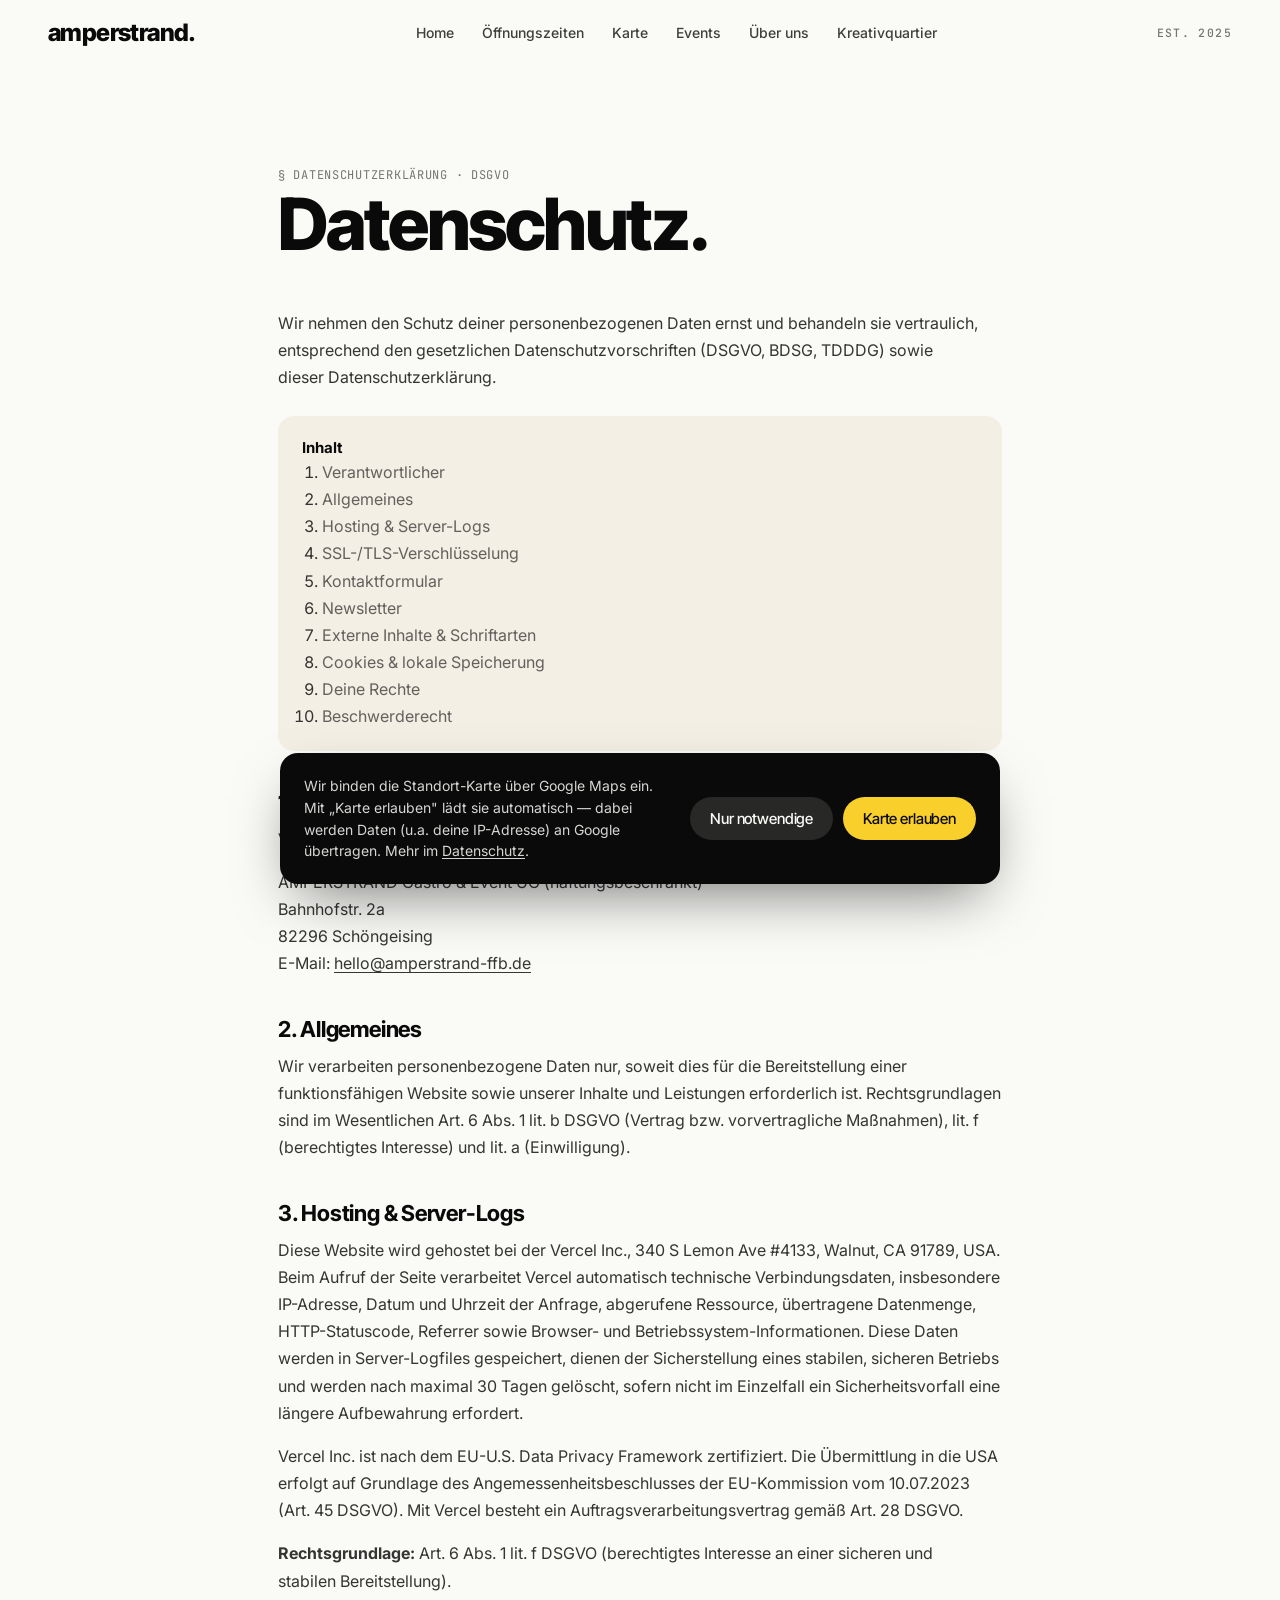
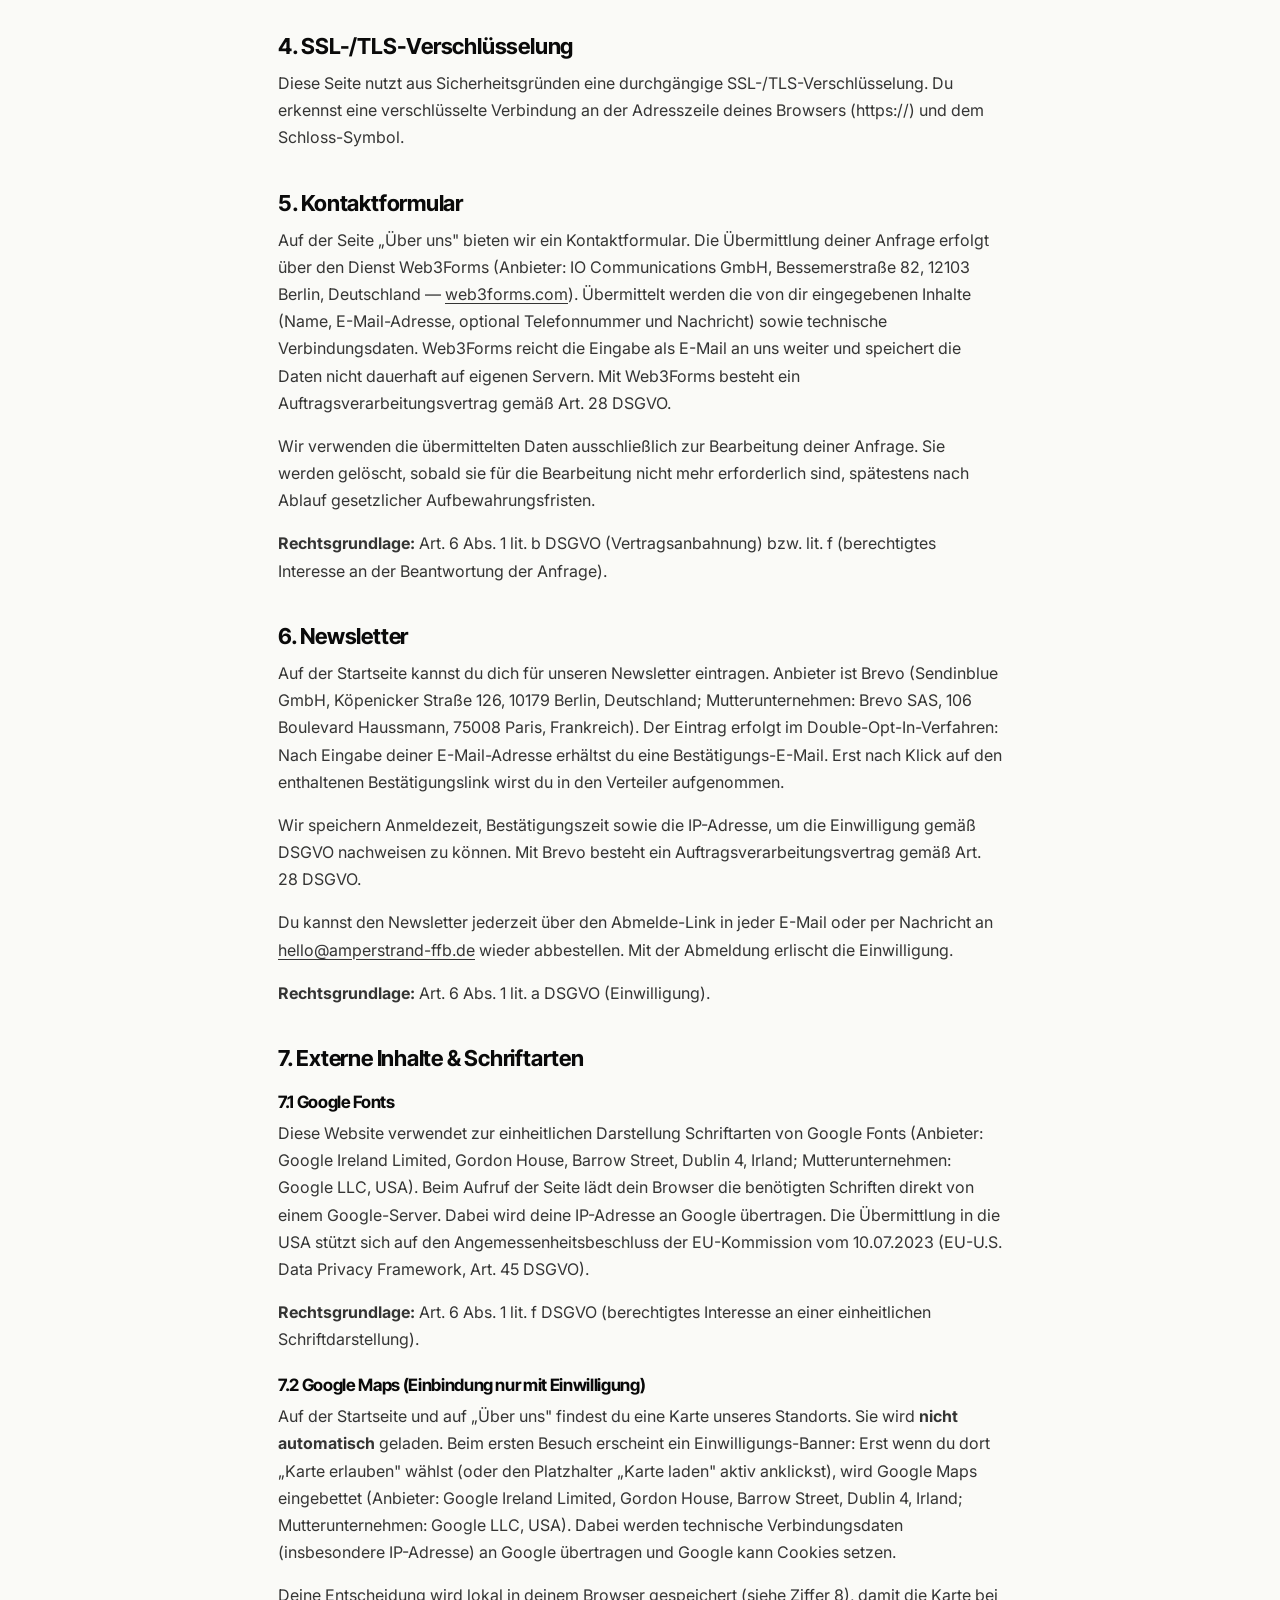
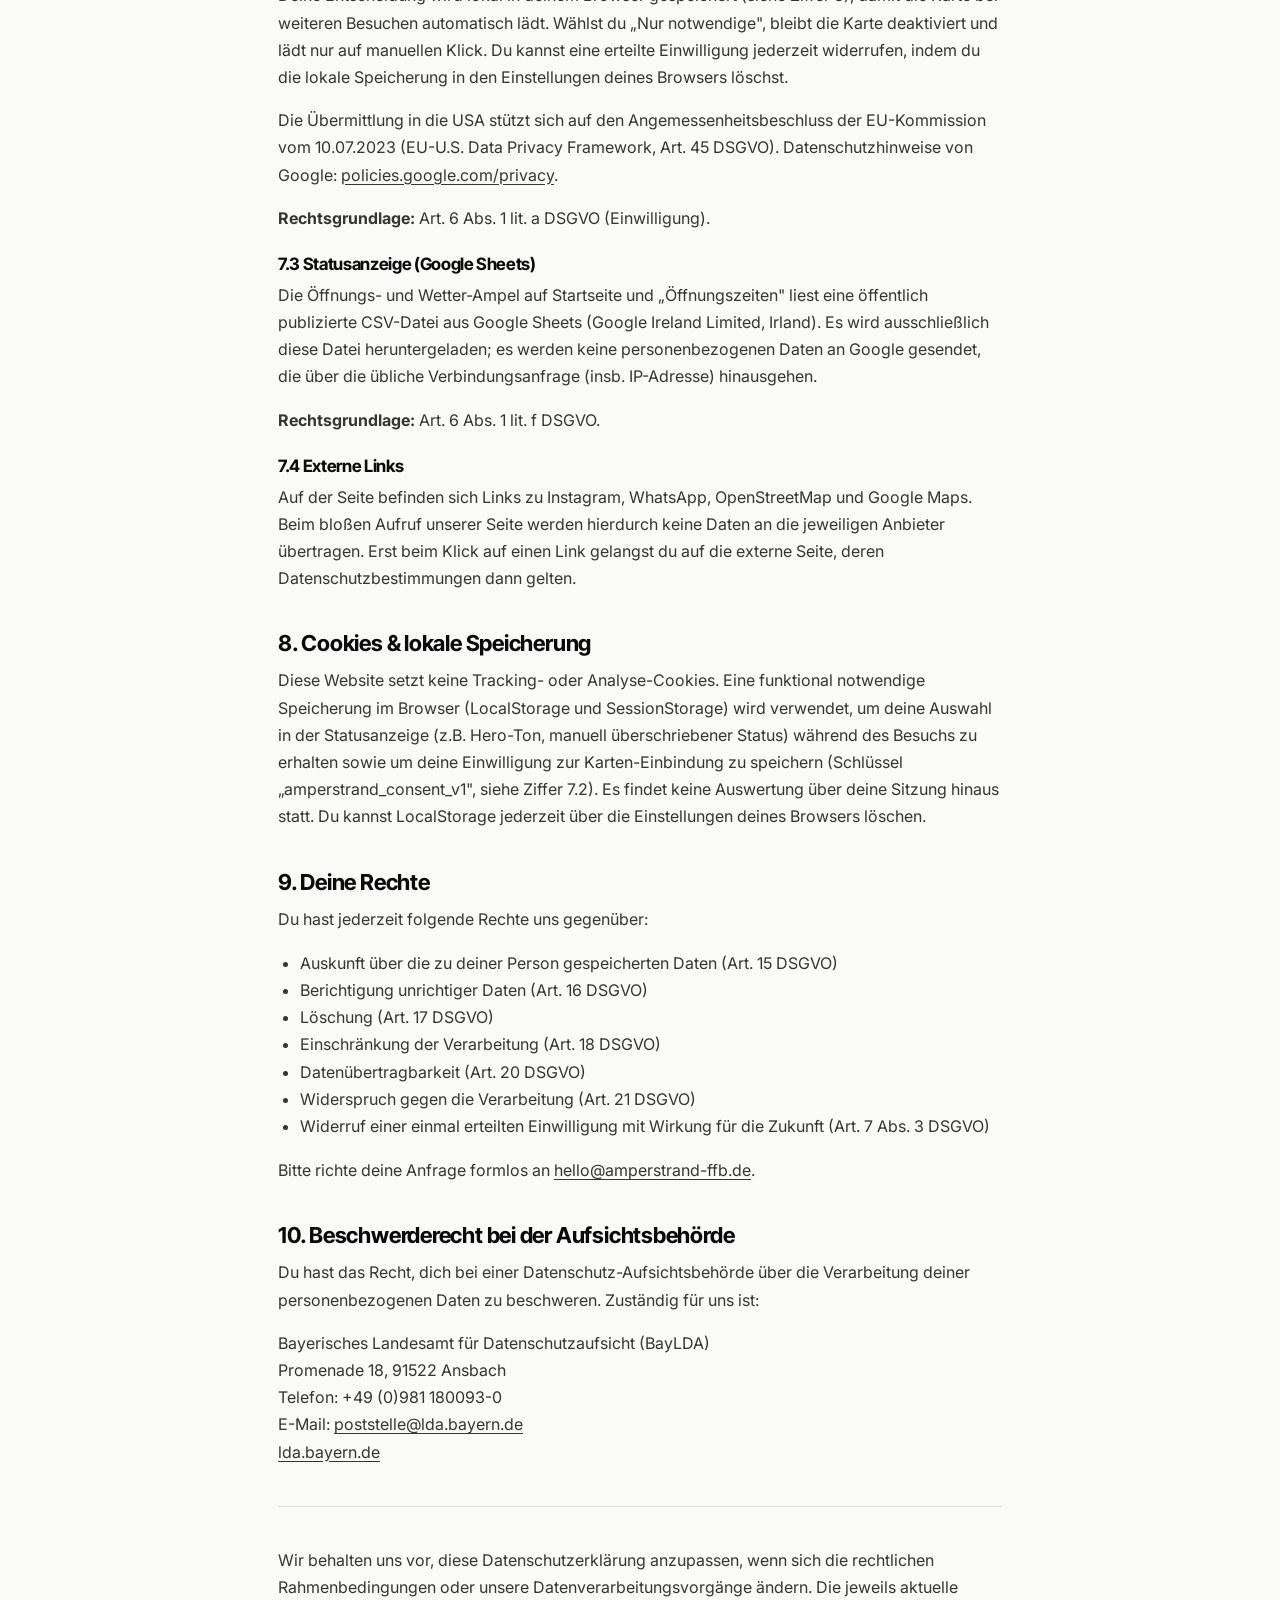
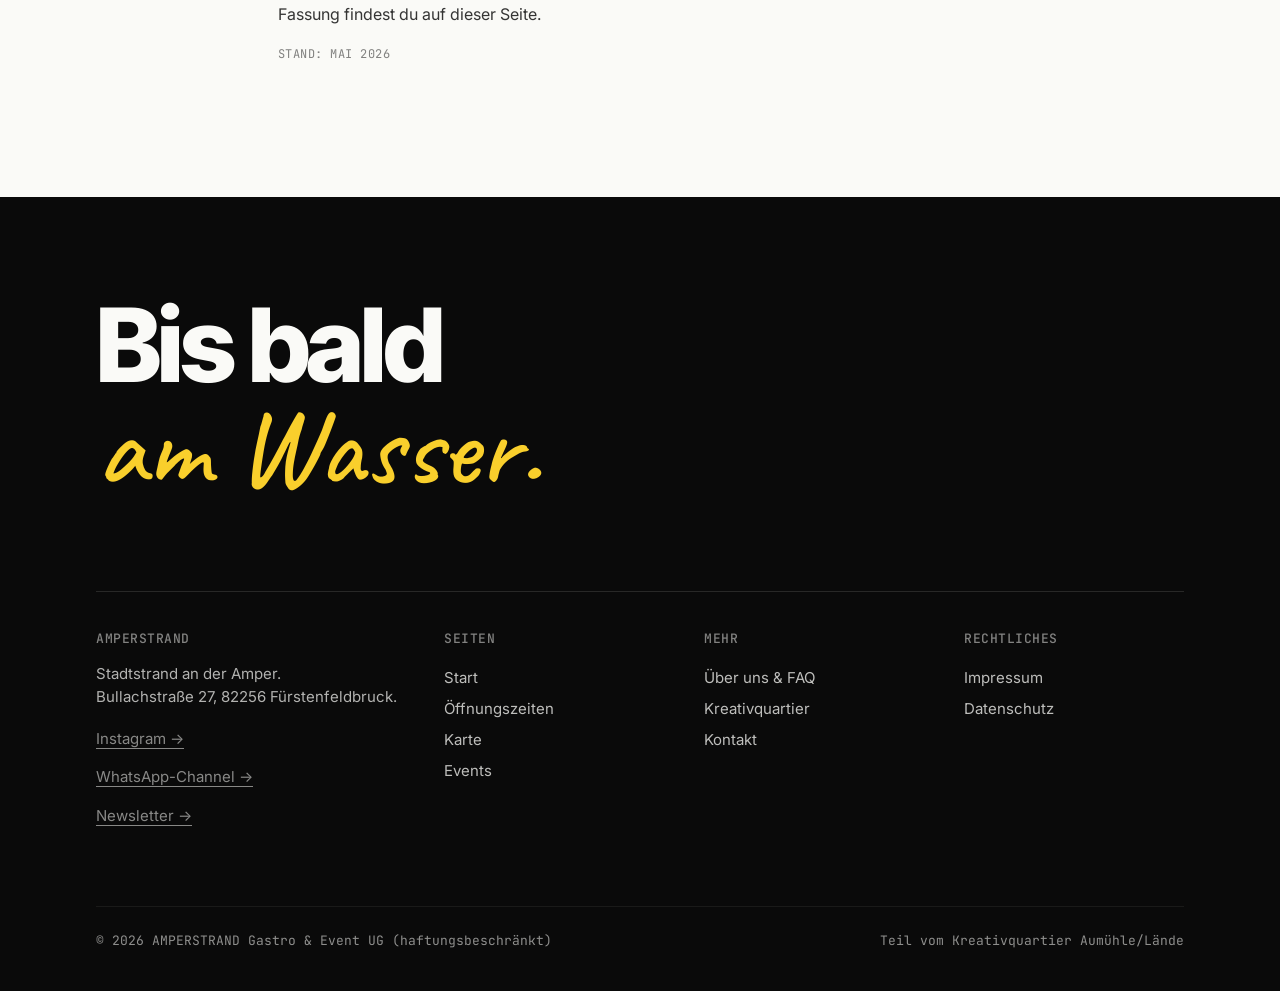
==== datenschutz.html @ ec6d3868 "..." ====
<!doctype html>
<html lang="de">
<head>
<meta charset="utf-8">
<meta name="viewport" content="width=device-width,initial-scale=1">
<meta name="theme-color" content="#fafaf7">
<title>Datenschutz — Amperstrand</title>
<link rel="stylesheet" href="assets/shared.css?v=13">
<style>
  .legal { padding: 160px var(--gutter) 120px; max-width: 820px; margin: 0 auto; }
  .legal h1 { font-size: clamp(40px, 6vw, 72px); margin-bottom: 48px; }
  @media (max-width: 820px) {
    .legal { padding: 120px var(--gutter) 80px; }
    .legal h1 { font-size: clamp(34px, 9vw, 52px); letter-spacing: -.03em; line-height: 1.02; margin-bottom: 32px; }
  }
  .legal h2 { font-size: 22px; margin: 40px 0 12px; letter-spacing: -.01em; }
  .legal h3 { font-size: 17px; margin: 24px 0 8px; }
  .legal p, .legal li { font-size: 16px; line-height: 1.7; opacity: .82; }
  .legal ul { padding-left: 22px; }
  .legal a { text-decoration: underline; text-underline-offset: 3px; }
  .legal .meta { font-family: var(--font-mono); font-size: 12px; letter-spacing: .06em; text-transform: uppercase; opacity: .55; margin-bottom: 24px; }
  .legal .divider { height: 1px; background: rgba(10,10,10,.1); margin: 40px 0; }
  .legal .stand { font-family: var(--font-mono); font-size: 12px; opacity: .5; letter-spacing: .04em; text-transform: uppercase; margin-top: 8px; }
  .toc { padding: 20px 24px; background: var(--paper-2); border-radius: 16px; margin: 24px 0 40px; font-size: 15px; }
  .toc ol { margin: 0; padding-left: 20px; }
  .toc a { text-decoration: none; opacity: .75; }
  .toc a:hover { opacity: 1; }
</style>
</head>
<body data-page="" data-tone="paper">
<div data-mount-nav></div>
<section class="legal">
  <span class="eyebrow meta">§ Datenschutzerklärung · DSGVO</span>
  <h1>Datenschutz.</h1>
  <p>Wir nehmen den Schutz deiner personenbezogenen Daten ernst und behandeln sie vertraulich, entsprechend den gesetzlichen Datenschutzvorschriften (DSGVO, BDSG, TDDDG) sowie dieser Datenschutzerklärung.</p>

  <div class="toc">
    <strong>Inhalt</strong>
    <ol>
      <li><a href="#verantwortlich">Verantwortlicher</a></li>
      <li><a href="#allgemein">Allgemeines</a></li>
      <li><a href="#hosting">Hosting &amp; Server-Logs</a></li>
      <li><a href="#tls">SSL-/TLS-Verschlüsselung</a></li>
      <li><a href="#kontakt">Kontaktformular</a></li>
      <li><a href="#newsletter">Newsletter</a></li>
      <li><a href="#extern">Externe Inhalte &amp; Schriftarten</a></li>
      <li><a href="#cookies">Cookies &amp; lokale Speicherung</a></li>
      <li><a href="#rechte">Deine Rechte</a></li>
      <li><a href="#aufsicht">Beschwerderecht</a></li>
    </ol>
  </div>

  <h2 id="verantwortlich">1. Verantwortlicher</h2>
  <p>Verantwortlich für die Datenverarbeitung auf dieser Website ist:</p>
  <p>AMPERSTRAND Gastro &amp; Event UG (haftungsbeschränkt)<br>Bahnhofstr. 2a<br>82296 Schöngeising<br>E-Mail: <a href="mailto:hello@amperstrand-ffb.de">hello@amperstrand-ffb.de</a></p>

  <h2 id="allgemein">2. Allgemeines</h2>
  <p>Wir verarbeiten personenbezogene Daten nur, soweit dies für die Bereitstellung einer funktionsfähigen Website sowie unserer Inhalte und Leistungen erforderlich ist. Rechtsgrundlagen sind im Wesentlichen Art. 6 Abs. 1 lit. b DSGVO (Vertrag bzw. vorvertragliche Maßnahmen), lit. f (berechtigtes Interesse) und lit. a (Einwilligung).</p>

  <h2 id="hosting">3. Hosting &amp; Server-Logs</h2>
  <p>Diese Website wird gehostet bei der Vercel Inc., 340 S Lemon Ave #4133, Walnut, CA 91789, USA. Beim Aufruf der Seite verarbeitet Vercel automatisch technische Verbindungsdaten, insbesondere IP-Adresse, Datum und Uhrzeit der Anfrage, abgerufene Ressource, übertragene Datenmenge, HTTP-Statuscode, Referrer sowie Browser- und Betriebssystem-Informationen. Diese Daten werden in Server-Logfiles gespeichert, dienen der Sicherstellung eines stabilen, sicheren Betriebs und werden nach maximal 30 Tagen gelöscht, sofern nicht im Einzelfall ein Sicherheitsvorfall eine längere Aufbewahrung erfordert.</p>
  <p>Vercel Inc. ist nach dem EU-U.S. Data Privacy Framework zertifiziert. Die Übermittlung in die USA erfolgt auf Grundlage des Angemessenheitsbeschlusses der EU-Kommission vom 10.07.2023 (Art. 45 DSGVO). Mit Vercel besteht ein Auftragsverarbeitungsvertrag gemäß Art. 28 DSGVO.</p>
  <p><strong>Rechtsgrundlage:</strong> Art. 6 Abs. 1 lit. f DSGVO (berechtigtes Interesse an einer sicheren und stabilen Bereitstellung).</p>

  <h2 id="tls">4. SSL-/TLS-Verschlüsselung</h2>
  <p>Diese Seite nutzt aus Sicherheitsgründen eine durchgängige SSL-/TLS-Verschlüsselung. Du erkennst eine verschlüsselte Verbindung an der Adresszeile deines Browsers (https://) und dem Schloss-Symbol.</p>

  <h2 id="kontakt">5. Kontaktformular</h2>
  <p>Auf der Seite „Über uns" bieten wir ein Kontaktformular. Die Übermittlung deiner Anfrage erfolgt über den Dienst Web3Forms (Anbieter: IO Communications GmbH, Bessemerstraße 82, 12103 Berlin, Deutschland — <a href="https://web3forms.com" target="_blank" rel="noopener">web3forms.com</a>). Übermittelt werden die von dir eingegebenen Inhalte (Name, E-Mail-Adresse, optional Telefonnummer und Nachricht) sowie technische Verbindungsdaten. Web3Forms reicht die Eingabe als E-Mail an uns weiter und speichert die Daten nicht dauerhaft auf eigenen Servern. Mit Web3Forms besteht ein Auftragsverarbeitungsvertrag gemäß Art. 28 DSGVO.</p>
  <p>Wir verwenden die übermittelten Daten ausschließlich zur Bearbeitung deiner Anfrage. Sie werden gelöscht, sobald sie für die Bearbeitung nicht mehr erforderlich sind, spätestens nach Ablauf gesetzlicher Aufbewahrungsfristen.</p>
  <p><strong>Rechtsgrundlage:</strong> Art. 6 Abs. 1 lit. b DSGVO (Vertragsanbahnung) bzw. lit. f (berechtigtes Interesse an der Beantwortung der Anfrage).</p>

  <h2 id="newsletter">6. Newsletter</h2>
  <p>Auf der Startseite kannst du dich für unseren Newsletter eintragen. Anbieter ist Brevo (Sendinblue GmbH, Köpenicker Straße 126, 10179 Berlin, Deutschland; Mutterunternehmen: Brevo SAS, 106 Boulevard Haussmann, 75008 Paris, Frankreich). Der Eintrag erfolgt im Double-Opt-In-Verfahren: Nach Eingabe deiner E-Mail-Adresse erhältst du eine Bestätigungs-E-Mail. Erst nach Klick auf den enthaltenen Bestätigungslink wirst du in den Verteiler aufgenommen.</p>
  <p>Wir speichern Anmeldezeit, Bestätigungszeit sowie die IP-Adresse, um die Einwilligung gemäß DSGVO nachweisen zu können. Mit Brevo besteht ein Auftragsverarbeitungsvertrag gemäß Art. 28 DSGVO.</p>
  <p>Du kannst den Newsletter jederzeit über den Abmelde-Link in jeder E-Mail oder per Nachricht an <a href="mailto:hello@amperstrand-ffb.de">hello@amperstrand-ffb.de</a> wieder abbestellen. Mit der Abmeldung erlischt die Einwilligung.</p>
  <p><strong>Rechtsgrundlage:</strong> Art. 6 Abs. 1 lit. a DSGVO (Einwilligung).</p>

  <h2 id="extern">7. Externe Inhalte &amp; Schriftarten</h2>

  <h3>7.1 Google Fonts</h3>
  <p>Diese Website verwendet zur einheitlichen Darstellung Schriftarten von Google Fonts (Anbieter: Google Ireland Limited, Gordon House, Barrow Street, Dublin 4, Irland; Mutterunternehmen: Google LLC, USA). Beim Aufruf der Seite lädt dein Browser die benötigten Schriften direkt von einem Google-Server. Dabei wird deine IP-Adresse an Google übertragen. Die Übermittlung in die USA stützt sich auf den Angemessenheitsbeschluss der EU-Kommission vom 10.07.2023 (EU-U.S. Data Privacy Framework, Art. 45 DSGVO).</p>
  <p><strong>Rechtsgrundlage:</strong> Art. 6 Abs. 1 lit. f DSGVO (berechtigtes Interesse an einer einheitlichen Schrift­darstellung).</p>

  <h3>7.2 Google Maps (Einbindung nur mit Einwilligung)</h3>
  <p>Auf der Startseite und auf „Über uns" findest du eine Karte unseres Standorts. Sie wird <strong>nicht automatisch</strong> geladen. Beim ersten Besuch erscheint ein Einwilligungs-Banner: Erst wenn du dort „Karte erlauben" wählst (oder den Platzhalter „Karte laden" aktiv anklickst), wird Google Maps eingebettet (Anbieter: Google Ireland Limited, Gordon House, Barrow Street, Dublin 4, Irland; Mutterunternehmen: Google LLC, USA). Dabei werden technische Verbindungsdaten (insbesondere IP-Adresse) an Google übertragen und Google kann Cookies setzen.</p>
  <p>Deine Entscheidung wird lokal in deinem Browser gespeichert (siehe Ziffer 8), damit die Karte bei weiteren Besuchen automatisch lädt. Wählst du „Nur notwendige", bleibt die Karte deaktiviert und lädt nur auf manuellen Klick. Du kannst eine erteilte Einwilligung jederzeit widerrufen, indem du die lokale Speicherung in den Einstellungen deines Browsers löschst.</p>
  <p>Die Übermittlung in die USA stützt sich auf den Angemessenheitsbeschluss der EU-Kommission vom 10.07.2023 (EU-U.S. Data Privacy Framework, Art. 45 DSGVO). Datenschutzhinweise von Google: <a href="https://policies.google.com/privacy" target="_blank" rel="noopener">policies.google.com/privacy</a>.</p>
  <p><strong>Rechtsgrundlage:</strong> Art. 6 Abs. 1 lit. a DSGVO (Einwilligung).</p>

  <h3>7.3 Statusanzeige (Google Sheets)</h3>
  <p>Die Öffnungs- und Wetter-Ampel auf Startseite und „Öffnungszeiten" liest eine öffentlich publizierte CSV-Datei aus Google Sheets (Google Ireland Limited, Irland). Es wird ausschließlich diese Datei heruntergeladen; es werden keine personenbezogenen Daten an Google gesendet, die über die übliche Verbindungsanfrage (insb. IP-Adresse) hinausgehen.</p>
  <p><strong>Rechtsgrundlage:</strong> Art. 6 Abs. 1 lit. f DSGVO.</p>

  <h3>7.4 Externe Links</h3>
  <p>Auf der Seite befinden sich Links zu Instagram, WhatsApp, OpenStreetMap und Google Maps. Beim bloßen Aufruf unserer Seite werden hierdurch keine Daten an die jeweiligen Anbieter übertragen. Erst beim Klick auf einen Link gelangst du auf die externe Seite, deren Datenschutzbestimmungen dann gelten.</p>

  <h2 id="cookies">8. Cookies &amp; lokale Speicherung</h2>
  <p>Diese Website setzt keine Tracking- oder Analyse-Cookies. Eine funktional notwendige Speicherung im Browser (LocalStorage und SessionStorage) wird verwendet, um deine Auswahl in der Statusanzeige (z.B. Hero-Ton, manuell überschriebener Status) während des Besuchs zu erhalten sowie um deine Einwilligung zur Karten-Einbindung zu speichern (Schlüssel „amperstrand_consent_v1", siehe Ziffer 7.2). Es findet keine Auswertung über deine Sitzung hinaus statt. Du kannst LocalStorage jederzeit über die Einstellungen deines Browsers löschen.</p>

  <h2 id="rechte">9. Deine Rechte</h2>
  <p>Du hast jederzeit folgende Rechte uns gegenüber:</p>
  <ul>
    <li>Auskunft über die zu deiner Person gespeicherten Daten (Art. 15 DSGVO)</li>
    <li>Berichtigung unrichtiger Daten (Art. 16 DSGVO)</li>
    <li>Löschung (Art. 17 DSGVO)</li>
    <li>Einschränkung der Verarbeitung (Art. 18 DSGVO)</li>
    <li>Datenübertragbarkeit (Art. 20 DSGVO)</li>
    <li>Widerspruch gegen die Verarbeitung (Art. 21 DSGVO)</li>
    <li>Widerruf einer einmal erteilten Einwilligung mit Wirkung für die Zukunft (Art. 7 Abs. 3 DSGVO)</li>
  </ul>
  <p>Bitte richte deine Anfrage formlos an <a href="mailto:hello@amperstrand-ffb.de">hello@amperstrand-ffb.de</a>.</p>

  <h2 id="aufsicht">10. Beschwerderecht bei der Aufsichtsbehörde</h2>
  <p>Du hast das Recht, dich bei einer Datenschutz-Aufsichtsbehörde über die Verarbeitung deiner personenbezogenen Daten zu beschweren. Zuständig für uns ist:</p>
  <p>Bayerisches Landesamt für Datenschutzaufsicht (BayLDA)<br>Promenade 18, 91522 Ansbach<br>Telefon: +49 (0)981 180093-0<br>E-Mail: <a href="mailto:poststelle@lda.bayern.de">poststelle@lda.bayern.de</a><br><a href="https://www.lda.bayern.de" target="_blank" rel="noopener">lda.bayern.de</a></p>

  <div class="divider"></div>
  <p>Wir behalten uns vor, diese Datenschutzerklärung anzupassen, wenn sich die rechtlichen Rahmenbedingungen oder unsere Datenverarbeitungsvorgänge ändern. Die jeweils aktuelle Fassung findest du auf dieser Seite.</p>
  <p class="stand">Stand: Mai 2026</p>
</section>
<div data-mount-footer></div>
<script src="assets/shared.js?v=19"></script>
</body>
</html>
---- assets/shared.css ----
/* Amperstrand — shared design tokens & base styles */

@import url('https://fonts.googleapis.com/css2?family=Inter+Tight:wght@400;500;600;700;800;900&family=Inter:wght@400;500;600&family=Caveat:wght@500;600&family=JetBrains+Mono:wght@400;500&display=swap');

:root {
  --yellow: #f9cf2c;
  --yellow-warm: #f7c41a;
  --ink: #0a0a0a;
  --ink-soft: #1a1a1a;
  --paper: #fafaf7;
  --paper-2: #f4efe4;
  --deep: #0e1a2b;
  --stone: #e8e1d3;
  --stone-2: #d9cfbb;
  --muted: #6b6b66;

  --font-display: 'Inter Tight', system-ui, sans-serif;
  --font-body: 'Inter', system-ui, sans-serif;
  --font-hand: 'Caveat', cursive;
  --font-mono: 'JetBrains Mono', ui-monospace, monospace;

  --max: 1280px;
  --gutter: clamp(20px, 4vw, 48px);
  --ease: cubic-bezier(0.22, 1, 0.36, 1);
}

* { box-sizing: border-box; }
html, body {
  margin: 0; padding: 0;
  /* Verhindert horizontales Swipen/Scrollen der Seite (iOS Safari braucht beide) */
  overflow-x: hidden;
  overscroll-behavior-x: none;
  max-width: 100%;
}
html { -webkit-font-smoothing: antialiased; text-rendering: optimizeLegibility; scroll-behavior: smooth; }
body {
  font-family: var(--font-body);
  color: var(--ink);
  background: var(--paper);
  font-size: 17px;
  line-height: 1.55;
  text-wrap: pretty;
}
/* Landing-Page: Body gelb, damit iOS-Rubber-Band oben gelb statt weiß zeigt.
   Alle weißen Sektionen auf der Homepage haben ihre eigene paper-bg-Regel. */
body[data-tone="yellow"] { background: var(--yellow); }

/* Typography */
h1, h2, h3, h4 { font-family: var(--font-display); font-weight: 700; letter-spacing: -0.02em; line-height: 1.05; margin: 0; }
h1 { font-size: clamp(44px, 8vw, 104px); letter-spacing: -0.035em; font-weight: 800; }
h2 { font-size: clamp(32px, 5vw, 64px); letter-spacing: -0.03em; }
h3 { font-size: clamp(22px, 2.4vw, 32px); letter-spacing: -0.02em; }
p { margin: 0 0 1em; }
a { color: inherit; text-decoration: none; }

.mono { font-family: var(--font-mono); font-size: 12px; letter-spacing: 0.02em; text-transform: uppercase; }
.hand { font-family: var(--font-hand); font-weight: 500; }

/* Layout */
.wrap { max-width: var(--max); margin: 0 auto; padding-left: var(--gutter); padding-right: var(--gutter); }
.bleed { width: 100%; }
section { position: relative; }

/* Nav */
.nav {
  position: fixed; top: 0; left: 0; right: 0; z-index: 50;
  display: flex; align-items: center; justify-content: space-between;
  padding: 14px var(--gutter);
  transition: background .4s var(--ease), backdrop-filter .4s var(--ease), border-color .4s var(--ease);
  border-bottom: 1px solid transparent;
}
.nav.solid {
  background: rgba(250, 250, 247, 0.82);
  backdrop-filter: saturate(160%) blur(14px);
  -webkit-backdrop-filter: saturate(160%) blur(14px);
  border-bottom-color: rgba(10,10,10,.06);
}
.nav.on-yellow.solid { background: rgba(249, 207, 44, 0.82); border-bottom-color: rgba(10,10,10,.1); }
/* Mobile: Nav ist immer undurchsichtig — kein transparenter Header */
@media (max-width: 820px) {
  .nav, .nav.solid {
    background: var(--paper);
    border-bottom: 1px solid rgba(10,10,10,.08);
    backdrop-filter: none;
    -webkit-backdrop-filter: none;
  }
  .nav.on-yellow, .nav.on-yellow.solid { background: var(--yellow); border-bottom-color: rgba(10,10,10,.1); }
  .nav.on-ink, .nav.on-ink.solid { background: var(--deep); border-bottom-color: rgba(250,250,247,.1); }
}
.nav.on-ink { color: var(--paper); }
.nav.on-ink .nav-links a { color: var(--paper); }
.nav.on-ink .nav-links a.active::after { background: var(--paper); }
.nav.on-ink.solid { background: rgba(14, 26, 43, 0.82); border-bottom-color: rgba(250,250,247,.1); }
.nav-logo { display: flex; align-items: center; font-family: var(--font-display); font-weight: 800; font-size: 24px; letter-spacing: -0.025em; }
.nav-links { display: flex; gap: 28px; align-items: center; font-size: 14px; font-weight: 500; }
.nav-links a { position: relative; padding: 4px 0; color: var(--ink); opacity: .78; transition: opacity .2s; }
.nav-links a:hover { opacity: 1; }
.nav-links a.active { opacity: 1; }
.nav-links a.active::after { content: ''; position: absolute; left: 0; right: 0; bottom: -4px; height: 2px; background: var(--ink); }
.nav-right { display: flex; align-items: center; gap: 18px; }
.status-pill {
  display: inline-flex; align-items: center; gap: 8px;
  padding: 6px 12px 6px 10px;
  border-radius: 999px;
  background: var(--ink); color: var(--paper);
  font-size: 12.5px; font-weight: 500;
  cursor: pointer;
}
.status-pill .dot { width: 8px; height: 8px; border-radius: 50%; }

.nav-est {
  font-family: var(--font-mono);
  font-size: 11.5px;
  letter-spacing: .12em;
  text-transform: uppercase;
  opacity: .55;
  font-weight: 500;
}
.nav.on-ink .nav-est { color: var(--paper); }.status-pill .dot.green { background: #4ade80; box-shadow: 0 0 0 0 rgba(74,222,128,.7); animation: pulse 2s infinite; }
.status-pill .dot.amber { background: #facc15; }
.status-pill .dot.red { background: #ef4444; }
.status-pill .dot.blue { background: #7dd3fc; }
@keyframes pulse { 0%{box-shadow:0 0 0 0 rgba(74,222,128,.6);} 70%{box-shadow:0 0 0 10px rgba(74,222,128,0);} 100%{box-shadow:0 0 0 0 rgba(74,222,128,0);} }

@media (max-width: 820px) {
  .nav-links { display: none; }
  .nav-est { display: none; }
}

/* Burger button */
.nav-burger {
  display: none;
  width: 40px; height: 40px;
  background: transparent;
  border: 1px solid rgba(10,10,10,.15);
  border-radius: 999px;
  cursor: pointer;
  padding: 0;
  align-items: center;
  justify-content: center;
  flex-direction: column;
  gap: 4px;
  position: relative;
  z-index: 102;
}
.nav.on-ink .nav-burger { border-color: rgba(250,250,247,.25); }
.nav-burger span {
  display: block;
  width: 16px; height: 1.5px;
  background: var(--ink);
  border-radius: 2px;
  transition: transform .3s var(--ease), opacity .2s;
}
.nav.on-ink .nav-burger span { background: var(--paper); }
.nav-burger.active span:nth-child(1) { transform: translateY(5.5px) rotate(45deg); }
.nav-burger.active span:nth-child(2) { opacity: 0; }
.nav-burger.active span:nth-child(3) { transform: translateY(-5.5px) rotate(-45deg); }
@media (max-width: 820px) {
  .nav-burger { display: inline-flex; }
}

/* Nav overlay */
.nav-overlay {
  position: fixed;
  inset: 0;
  z-index: 100;
  background: var(--ink);
  color: var(--paper);
  display: flex;
  flex-direction: column;
  padding: 80px var(--gutter) 32px;
  opacity: 0;
  pointer-events: none;
  transform: translateY(-8px);
  transition: opacity .35s var(--ease), transform .35s var(--ease);
}
.nav-overlay.open {
  opacity: 1;
  pointer-events: auto;
  transform: translateY(0);
}
.nav-overlay-close {
  position: absolute;
  top: 14px;
  right: var(--gutter);
  width: 46px; height: 46px;
  display: flex; align-items: center; justify-content: center;
  background: transparent;
  border: 1px solid rgba(250,250,247,.25);
  border-radius: 50%;
  padding: 0;
  cursor: pointer;
  transition: background .2s, border-color .2s;
}
.nav-overlay-close span {
  position: absolute;
  width: 20px;
  height: 2.5px;
  background: var(--paper);
  border-radius: 2px;
}
.nav-overlay-close span:first-child { transform: rotate(45deg); }
.nav-overlay-close span:last-child { transform: rotate(-45deg); }
.nav-overlay-close:hover,
.nav-overlay-close:focus-visible { background: rgba(250,250,247,.08); border-color: rgba(250,250,247,.5); outline: none; }
.nav-overlay-inner {
  flex: 1;
  display: flex;
  flex-direction: column;
  justify-content: center;
  gap: 4px;
}
.nav-overlay-inner a {
  display: flex;
  align-items: baseline;
  gap: 18px;
  padding: 16px 0;
  font-family: var(--font-display);
  font-weight: 700;
  font-size: clamp(36px, 10vw, 56px);
  letter-spacing: -0.03em;
  line-height: 1;
  border-bottom: 1px solid rgba(250,250,247,.1);
  color: var(--paper);
  transition: padding-left .3s var(--ease);
}
.nav-overlay-inner a:hover,
.nav-overlay-inner a:active { padding-left: 10px; }
.nav-overlay-inner a .mono {
  font-size: 12px;
  opacity: .4;
  font-weight: 400;
  flex-shrink: 0;
}
.nav-overlay-inner a.active { color: var(--yellow); }
.nav-overlay-foot {
  display: flex;
  justify-content: space-between;
  gap: 16px;
  opacity: .5;
  font-size: 11px;
}

/* Buttons */
.btn {
  display: inline-flex; align-items: center; gap: 10px;
  padding: 14px 22px;
  background: var(--ink); color: var(--paper);
  border-radius: 999px;
  font-weight: 500; font-size: 15px;
  transition: transform .3s var(--ease), background .3s;
  border: none; cursor: pointer;
}
.btn:hover { transform: scale(1.02); background: var(--ink-soft); }
.btn.alt { background: var(--yellow); color: var(--ink); }
.btn.ghost { background: transparent; color: var(--ink); border: 1px solid rgba(10,10,10,.2); }
.btn.ghost:hover { border-color: var(--ink); background: var(--ink); color: var(--paper); }
.btn .arrow { transition: transform .3s var(--ease); }
.btn:hover .arrow { transform: translateX(3px); }

/* Reveal animation */
.reveal { opacity: 0; transform: translateY(20px); transition: opacity .8s var(--ease), transform .8s var(--ease); }
.reveal.in { opacity: 1; transform: translateY(0); }
@media (prefers-reduced-motion: reduce) {
  .reveal { opacity: 1; transform: none; transition: none; }
  * { animation: none !important; }
}

/* Footer */
.footer {
  background: var(--ink); color: var(--paper);
  padding: 100px var(--gutter) 40px;
  position: relative;
  overflow: hidden;
}
.footer .closer { font-family: var(--font-display); font-size: clamp(44px, 8vw, 120px); font-weight: 800; letter-spacing: -0.035em; line-height: .95; }
.footer .closer .hand { font-family: var(--font-hand); font-weight: 500; color: var(--yellow); font-size: 1.1em; letter-spacing: 0; }
.footer-grid { display: grid; grid-template-columns: 1.4fr 1fr 1fr 1fr; gap: 40px; margin-top: 90px; padding-top: 40px; border-top: 1px solid rgba(250,250,247,.12); }
.footer-col h4 { font-size: 13px; font-weight: 500; opacity: .5; letter-spacing: 0.04em; text-transform: uppercase; margin-bottom: 16px; font-family: var(--font-mono); }
.footer-col a { display: block; padding: 4px 0; opacity: .75; font-size: 15px; transition: opacity .2s; }
.footer-col a:hover { opacity: 1; }
.footer-bottom { margin-top: 60px; padding-top: 24px; border-top: 1px solid rgba(250,250,247,.12); display: flex; justify-content: space-between; gap: 20px; flex-wrap: wrap; font-size: 13px; opacity: .55; font-family: var(--font-mono); }
@media (max-width: 820px) { .footer-grid { grid-template-columns: 1fr 1fr; gap: 32px 24px; margin-top: 56px; } .footer-col:first-child { grid-column: 1 / -1; } .footer-bottom { margin-top: 40px; } }
@media (max-width: 480px) { .footer-grid { grid-template-columns: 1fr; } }

/* Common section header */
.eyebrow { font-family: var(--font-mono); font-size: 12px; letter-spacing: 0.08em; text-transform: uppercase; opacity: .6; }
.section-head { margin-bottom: 60px; }
.section-head h2 { margin: 12px 0 16px; max-width: 900px; }
.section-head p.lead { font-size: clamp(17px, 1.4vw, 20px); max-width: 640px; opacity: .75; }

/* Placeholder image */
.ph {
  background: repeating-linear-gradient(
    45deg,
    var(--stone) 0 12px,
    var(--stone-2) 12px 24px
  );
  position: relative;
  overflow: hidden;
  display: flex; align-items: center; justify-content: center;
}
.ph::after {
  content: attr(data-label);
  font-family: var(--font-mono); font-size: 11px; letter-spacing: .06em;
  text-transform: uppercase; color: rgba(10,10,10,.55);
  background: var(--paper); padding: 6px 10px; border-radius: 4px;
}
.ph.dark { background: repeating-linear-gradient(45deg, #1b1b1b 0 12px, #0a0a0a 12px 24px); }
.ph.dark::after { color: rgba(250,250,247,.7); background: #0a0a0a; }
.ph.yellow { background: repeating-linear-gradient(45deg, #f9cf2c 0 12px, #f0c218 12px 24px); }
.ph.yellow::after { color: rgba(10,10,10,.6); background: var(--yellow); }

/* Wave svg helpers */
.wave-wrap { position: relative; width: 100%; line-height: 0; }

/* Page transitions helper — subtle fade-in on nav */
body.page-enter { animation: pageIn .5s var(--ease); }
@keyframes pageIn { from { opacity: 0; transform: translateY(8px); } to { opacity: 1; transform: none; } }

/* Selection */
::selection { background: var(--yellow); color: var(--ink); }
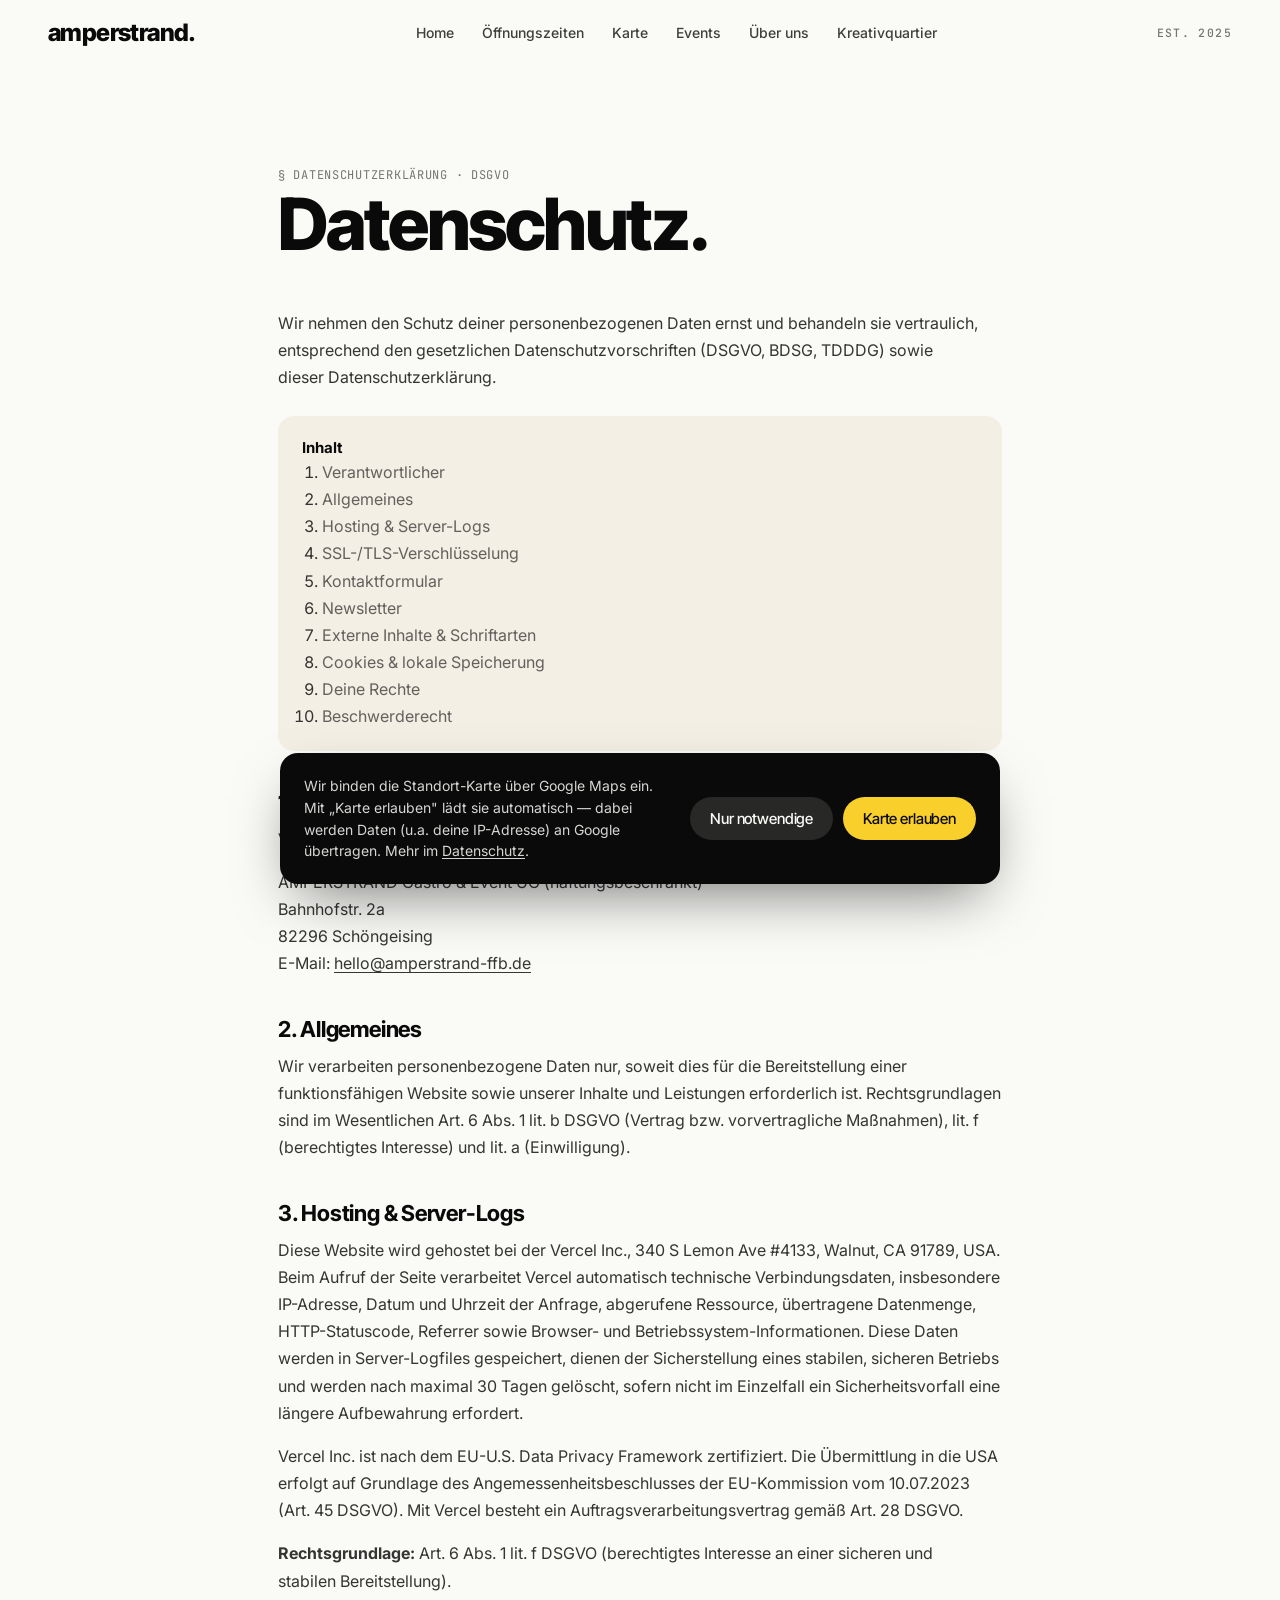
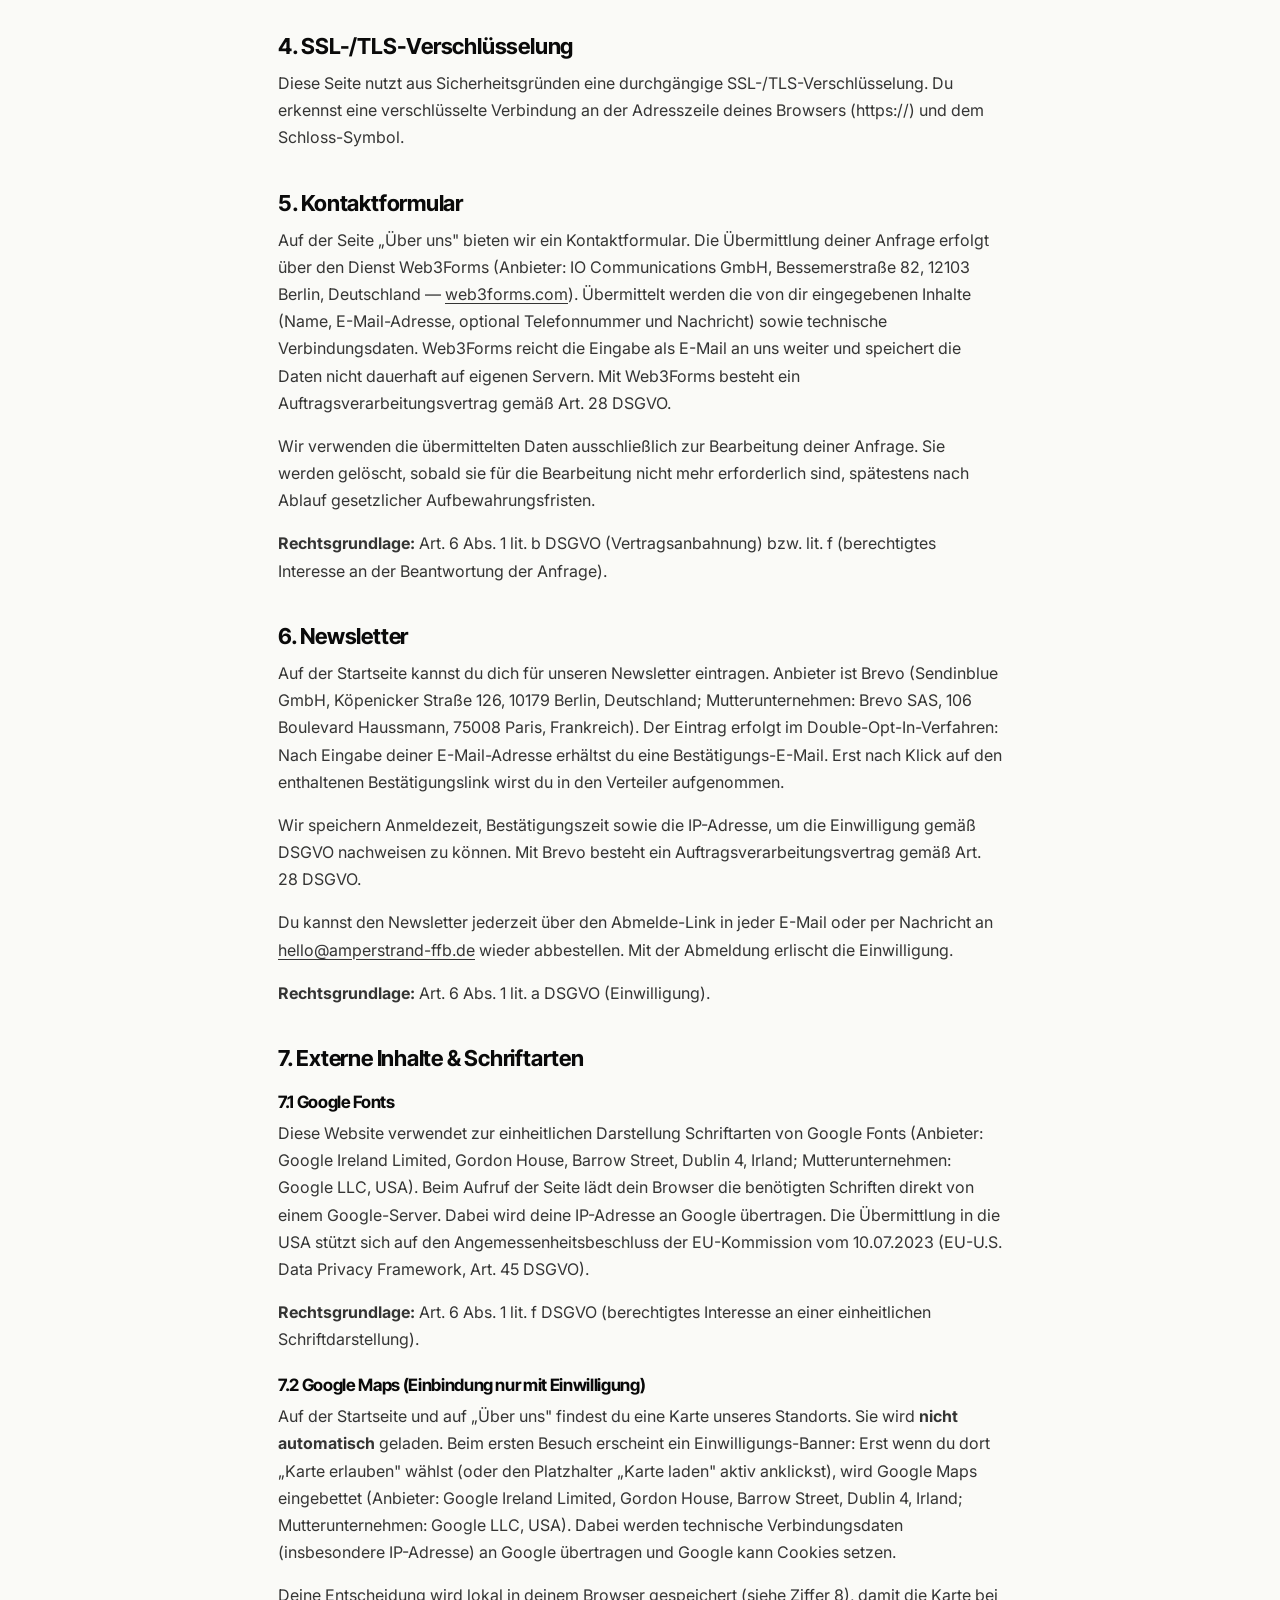
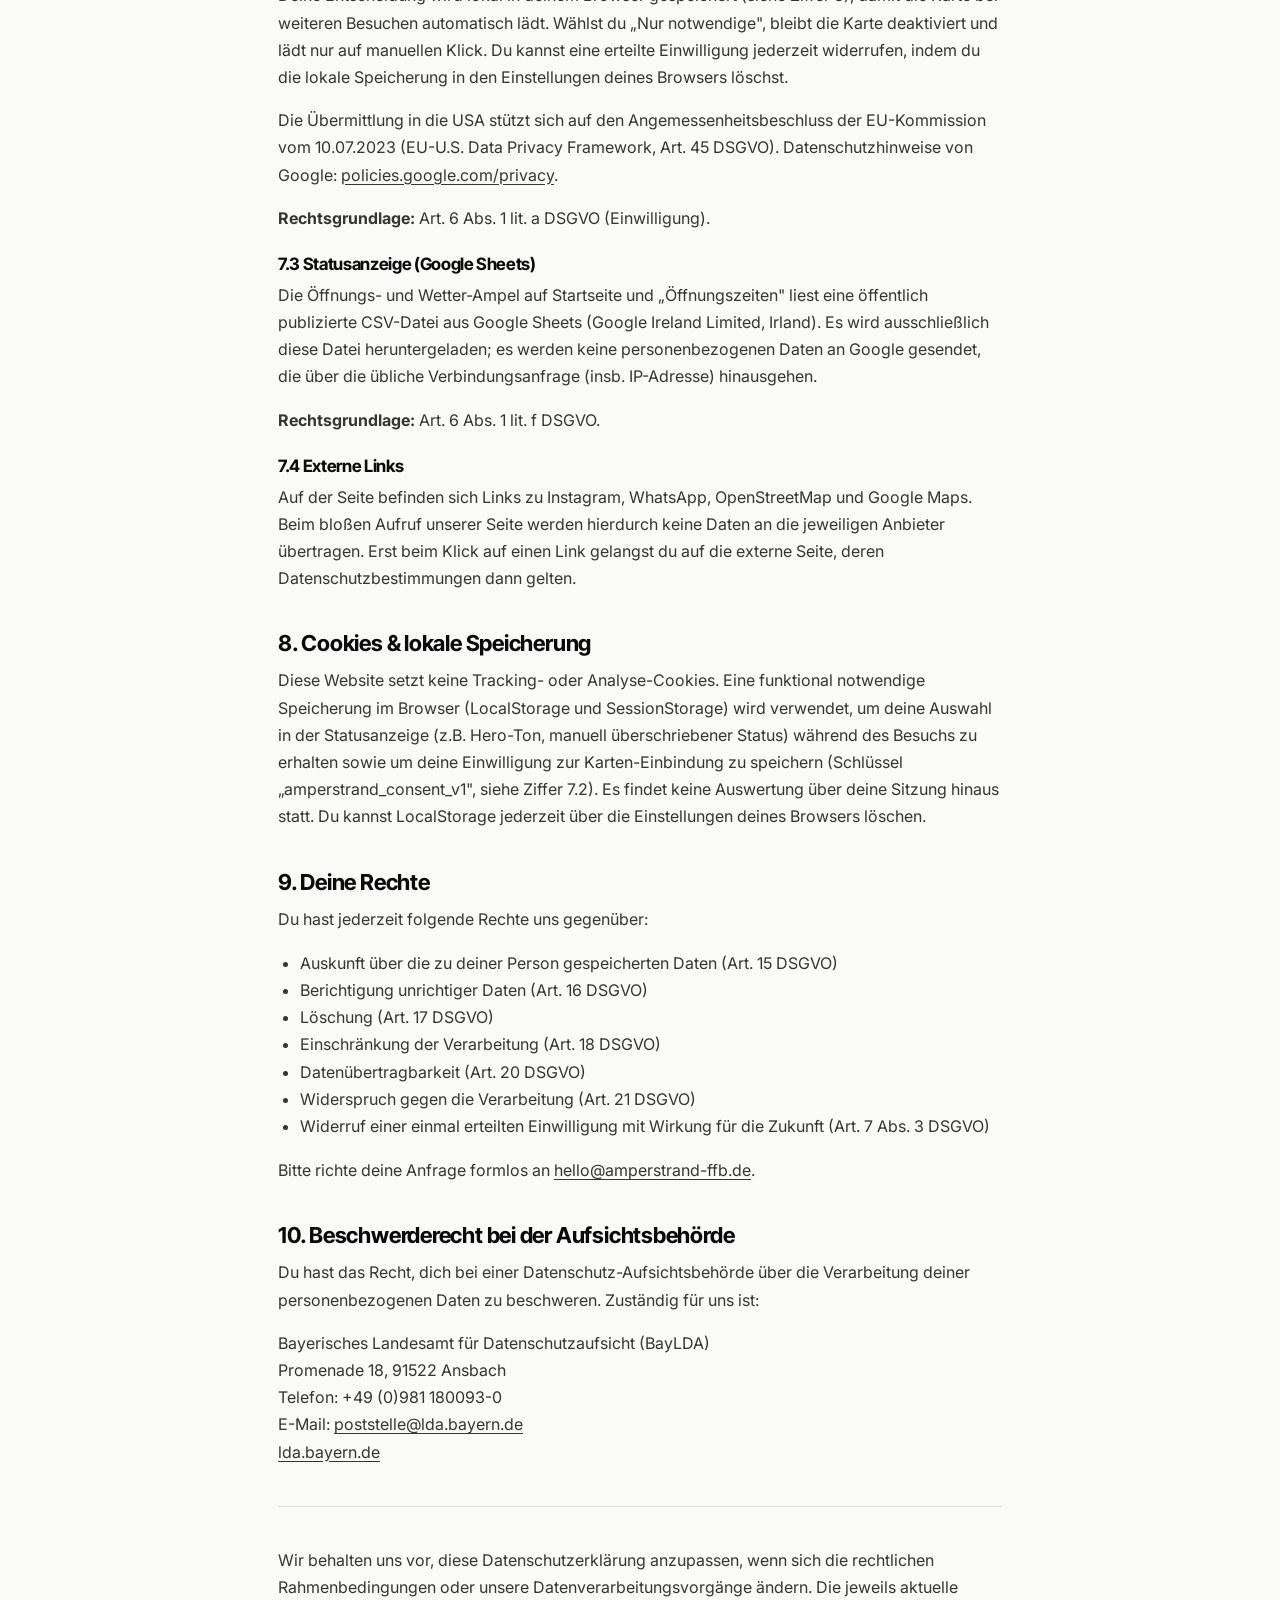
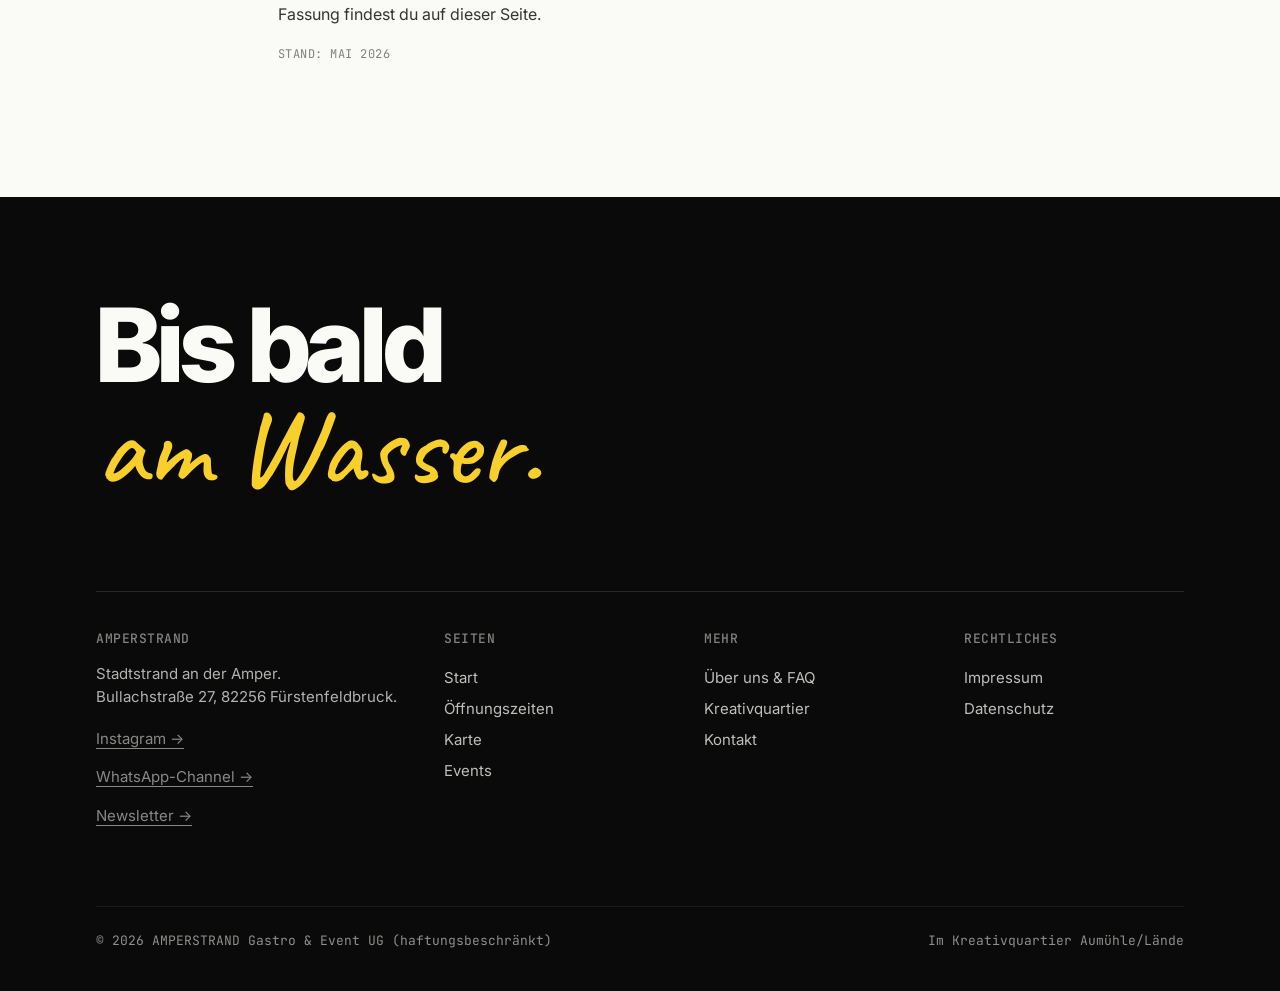
==== commit c234601e: "Winterpause: Saisonende-Hinweis im Hero, Ampel und Status auf Saisonpause bis Anfang Mai Saisondaten" ====
--- a/datenschutz.html
+++ b/datenschutz.html
@@ -4,8 +4,13 @@
 <meta charset="utf-8">
 <meta name="viewport" content="width=device-width,initial-scale=1">
 <meta name="theme-color" content="#fafaf7">
+<link rel="icon" href="/favicon.ico" sizes="48x48">
+<link rel="icon" type="image/png" sizes="32x32" href="/assets/favicon/favicon-32x32.png">
+<link rel="icon" type="image/png" sizes="16x16" href="/assets/favicon/favicon-16x16.png">
+<link rel="apple-touch-icon" sizes="180x180" href="/assets/favicon/apple-touch-icon.png">
+<link rel="manifest" href="/site.webmanifest">
 <title>Datenschutz — Amperstrand</title>
-<link rel="stylesheet" href="assets/shared.css?v=13">
+<link rel="stylesheet" href="assets/shared.css?v=14">
 <style>
   .legal { padding: 160px var(--gutter) 120px; max-width: 820px; margin: 0 auto; }
   .legal h1 { font-size: clamp(40px, 6vw, 72px); margin-bottom: 48px; }
@@ -120,6 +125,6 @@
   <p class="stand">Stand: Mai 2026</p>
 </section>
 <div data-mount-footer></div>
-<script src="assets/shared.js?v=19"></script>
+<script src="assets/shared.js?v=21"></script>
 </body>
 </html>
--- a/assets/shared.css
+++ b/assets/shared.css
@@ -76,8 +76,10 @@
   border-bottom-color: rgba(10,10,10,.06);
 }
 .nav.on-yellow.solid { background: rgba(249, 207, 44, 0.82); border-bottom-color: rgba(10,10,10,.1); }
-/* Mobile: Nav ist immer undurchsichtig — kein transparenter Header */
-@media (max-width: 820px) {
+/* Burger-Nav ist immer undurchsichtig — kein transparenter Header.
+   900px statt 820px: darunter passen Logo + Links + EST. nicht mehr
+   nebeneinander und laufen ineinander. */
+@media (max-width: 900px) {
   .nav, .nav.solid {
     background: var(--paper);
     border-bottom: 1px solid rgba(10,10,10,.08);
@@ -122,7 +124,7 @@
 .status-pill .dot.blue { background: #7dd3fc; }
 @keyframes pulse { 0%{box-shadow:0 0 0 0 rgba(74,222,128,.6);} 70%{box-shadow:0 0 0 10px rgba(74,222,128,0);} 100%{box-shadow:0 0 0 0 rgba(74,222,128,0);} }
 
-@media (max-width: 820px) {
+@media (max-width: 900px) {
   .nav-links { display: none; }
   .nav-est { display: none; }
 }
@@ -155,7 +157,7 @@
 .nav-burger.active span:nth-child(1) { transform: translateY(5.5px) rotate(45deg); }
 .nav-burger.active span:nth-child(2) { opacity: 0; }
 .nav-burger.active span:nth-child(3) { transform: translateY(-5.5px) rotate(-45deg); }
-@media (max-width: 820px) {
+@media (max-width: 900px) {
   .nav-burger { display: inline-flex; }
 }
 
